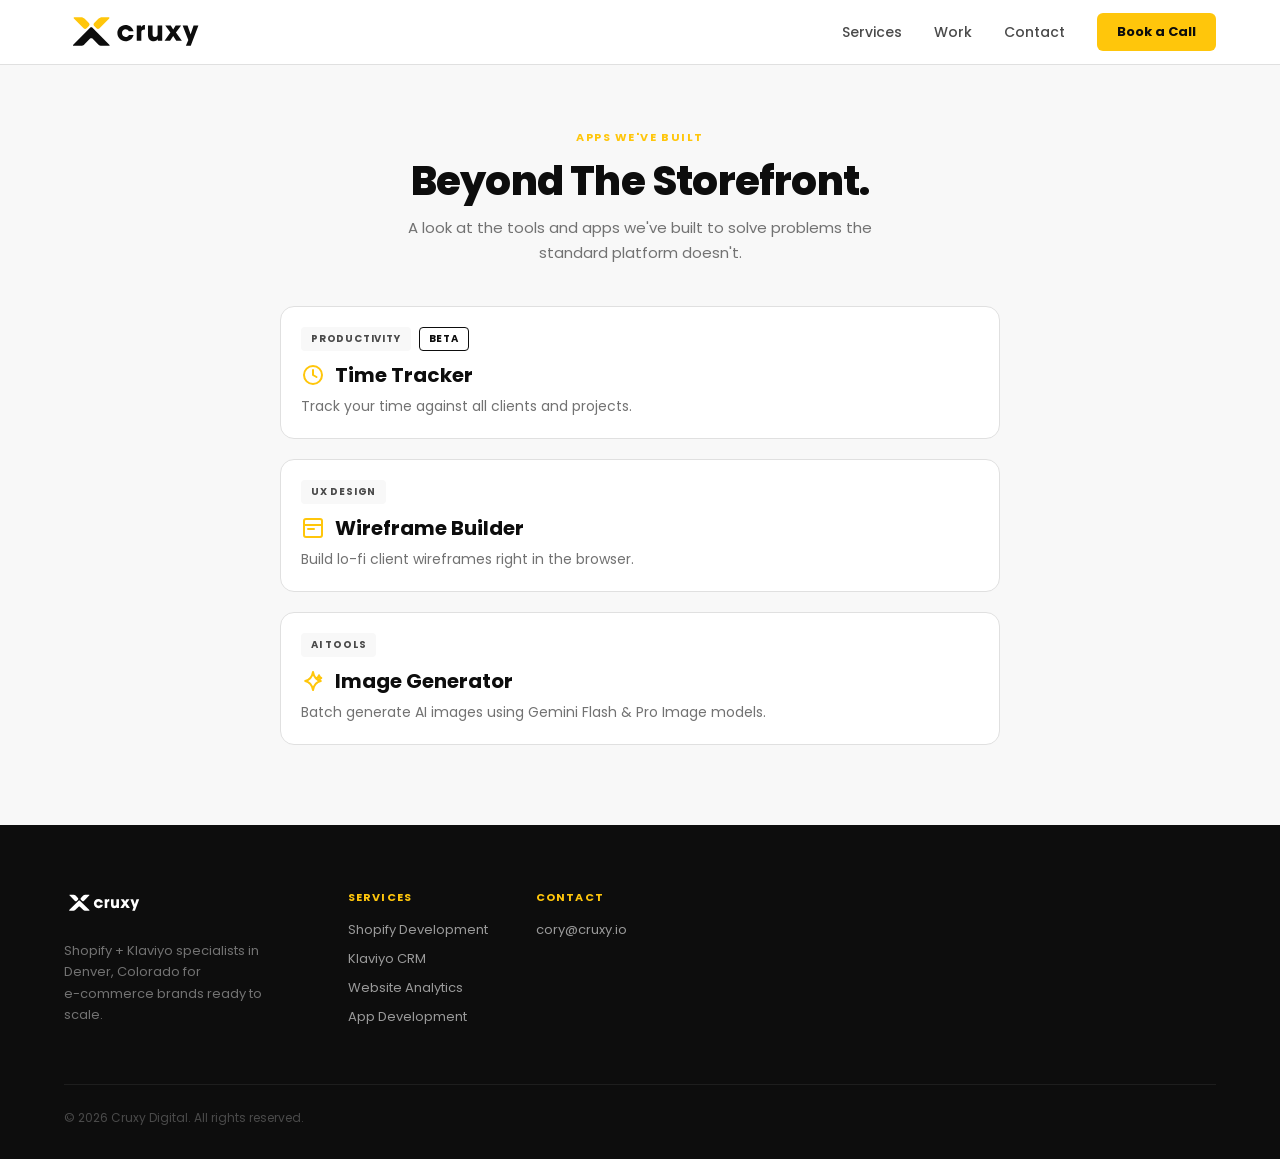
==== apps.html @ 47046129 "Initial import: clone of cruxy-website Starting point for the standalone agency site (to be rebrande" ====
<!DOCTYPE html>
<html lang="en">
<head>
<meta charset="utf-8">
<meta name="viewport" content="width=device-width, initial-scale=1">
<title>Apps We've Built | Cruxy</title>
<meta name="description" content="A look at the tools and apps Cruxy has built to solve problems the standard platform doesn't.">
<link rel="icon" type="image/svg+xml" href="images/cruxy-mark.svg">
<link rel="stylesheet" href="css/style.css">

<!-- Google tag (gtag.js) -->
<script async src="https://www.googletagmanager.com/gtag/js?id=G-J4MCFCNGBB"></script>
<script>
  window.dataLayer = window.dataLayer || [];
  function gtag(){dataLayer.push(arguments);}
  gtag('js', new Date());
  gtag('config', 'G-J4MCFCNGBB');
</script>
</head>
<body>

<header class="site-header">
  <div class="wrap">
    <a href="index.html#home" class="logo-link">
      <img src="images/cruxy-logo.svg" alt="Cruxy">
    </a>
    <nav class="main-nav">
      <a href="index.html#services" class="nav-link">Services</a>
      <a href="index.html#work" class="nav-link">Work</a>
      <a href="index.html#contact" class="nav-link">Contact</a>
      <a href="mailto:cory@cruxy.io" class="btn-book">Book a Call</a>
    </nav>
  </div>
</header>

<section id="apps-hero">
  <div class="wrap">
    <div class="section-head">
      <div class="section-eyebrow">Apps We've Built</div>
      <h1>Beyond The Storefront.</h1>
      <p class="lead">A look at the tools and apps we've built to solve problems the standard platform doesn't.</p>
    </div>
  </div>
</section>

<section id="apps-list">
  <div class="wrap">
    <div class="app-grid">

      <a href="https://get.cruxy.io" target="_blank" rel="noopener" class="app-card">
        <div class="app-card-icon">
          <img class="icon-full" src="data:image/svg+xml,%3Csvg xmlns='http://www.w3.org/2000/svg' viewBox='0 0 140 140'%3E%3Crect width='140' height='140' fill='%230D0D0D'/%3E%3Ccircle cx='70' cy='70' r='34' fill='none' stroke='%23FFC60B' stroke-width='6'/%3E%3Cpath d='M70 52v20l14 10' fill='none' stroke='%23FFC60B' stroke-width='6' stroke-linecap='round' stroke-linejoin='round'/%3E%3C/svg%3E" alt="Time Tracker" />
        </div>
        <div class="app-card-body">
          <div class="app-card-badges">
            <span class="badge">Productivity</span>
            <span class="badge badge-outline">Beta</span>
          </div>
          <div class="app-card-title-row">
            <svg class="icon-mobile" width="24" height="24" viewBox="0 0 24 24" fill="none" stroke="#FFC60B" stroke-width="2" stroke-linecap="round" stroke-linejoin="round" aria-hidden="true"><circle cx="12" cy="12" r="9"/><path d="M12 7v5l3.5 2"/></svg>
            <h3>Time Tracker</h3>
          </div>
          <p>Track your time against all clients and projects.</p>
        </div>
      </a>

      <a href="https://preview.cruxy.io/wireframe-builder.html" target="_blank" rel="noopener" class="app-card">
        <div class="app-card-icon">
          <img class="icon-full" src="data:image/svg+xml,%3Csvg xmlns='http://www.w3.org/2000/svg' viewBox='0 0 140 140'%3E%3Crect width='140' height='140' fill='%230D0D0D'/%3E%3Crect x='38' y='38' width='64' height='64' rx='4' fill='none' stroke='%23FFC60B' stroke-width='6'/%3E%3Cline x1='38' y1='58' x2='102' y2='58' stroke='%23FFC60B' stroke-width='6'/%3E%3Cline x1='38' y1='78' x2='72' y2='78' stroke='%23FFC60B' stroke-width='6' stroke-linecap='round'/%3E%3C/svg%3E" alt="Wireframe Builder" />
        </div>
        <div class="app-card-body">
          <div class="app-card-badges">
            <span class="badge">UX Design</span>
          </div>
          <div class="app-card-title-row">
            <svg class="icon-mobile" width="24" height="24" viewBox="0 0 24 24" fill="none" stroke="#FFC60B" stroke-width="2" stroke-linecap="round" stroke-linejoin="round" aria-hidden="true"><rect x="3" y="3" width="18" height="18" rx="2"/><line x1="3" y1="9" x2="21" y2="9"/><line x1="7" y1="13" x2="13" y2="13"/></svg>
            <h3>Wireframe Builder</h3>
          </div>
          <p>Build lo-fi client wireframes right in the browser.</p>
        </div>
      </a>

      <a href="https://cruxy-image-generator.ai.studio/" target="_blank" rel="noopener" class="app-card">
        <div class="app-card-icon">
          <img class="icon-full" src="data:image/svg+xml,%3Csvg xmlns='http://www.w3.org/2000/svg' viewBox='0 0 140 140'%3E%3Crect width='140' height='140' fill='%230D0D0D'/%3E%3Cpath d='M70 17 Q78 62 116 70 Q78 78 70 123 Q62 78 24 70 Q62 62 70 17 Z' fill='none' stroke='%23FFC60B' stroke-width='6' stroke-linejoin='round'/%3E%3Cpath d='M105 36 Q108 50 118 53 Q108 55 105 69 Q102 55 92 53 Q102 50 105 36 Z' fill='none' stroke='%23FFC60B' stroke-width='6' stroke-linejoin='round'/%3E%3C/svg%3E" alt="Image Generator" />
        </div>
        <div class="app-card-body">
          <div class="app-card-badges">
            <span class="badge">AI Tools</span>
          </div>
          <div class="app-card-title-row">
            <svg class="icon-mobile" width="24" height="24" viewBox="0 0 24 24" fill="none" stroke="#FFC60B" stroke-width="2" stroke-linecap="round" stroke-linejoin="round" aria-hidden="true"><path d="M12 2.9 Q13.3 10.7 19.8 12 Q13.3 13.3 12 21.1 Q10.7 13.3 4.2 12 Q10.7 10.7 12 2.9 Z"/><path d="M18 6.2 Q18.5 8.5 20.3 9 Q18.5 9.5 18 11.8 Q17.5 9.5 15.7 9 Q17.5 8.5 18 6.2 Z"/></svg>
            <h3>Image Generator</h3>
          </div>
          <p>Batch generate AI images using Gemini Flash &amp; Pro Image models.</p>
        </div>
      </a>

    </div>
  </div>
</section>

<footer class="site-footer">
  <div class="wrap">
    <div class="footer-top">
      <div class="footer-about">
        <img src="images/cruxy-logo.svg" alt="Cruxy">
        <p>Shopify + Klaviyo specialists in Denver, Colorado for<br>e-commerce brands ready to scale.</p>
      </div>
      <div class="footer-cols">
        <div class="footer-col">
          <div class="footer-col-title">Services</div>
          <a href="index.html#services">Shopify Development</a>
          <a href="index.html#services">Klaviyo CRM</a>
          <a href="index.html#services">Website Analytics</a>
          <a href="apps.html">App Development</a>
        </div>
        <div class="footer-col">
          <div class="footer-col-title">Contact</div>
          <a href="mailto:cory@cruxy.io">cory@cruxy.io</a>
        </div>
      </div>
    </div>
    <div class="footer-bottom">
      <span>© <span id="year"></span> Cruxy Digital. All rights reserved.</span>
    </div>
  </div>
</footer>

<script src="js/site.js"></script>
</body>
</html>
---- css/style.css ----
/* ============================================
   Cruxy — one-page landing site
   ============================================ */

@font-face { font-family:'Poppins'; font-style:normal; font-weight:400; font-display:swap; src:url("../fonts/poppins-400-devanagari.woff2") format('woff2'); unicode-range: U+0900-097F, U+1CD0-1CF9, U+200C-200D, U+20A8, U+20B9, U+20F0, U+25CC, U+A830-A839, U+A8E0-A8FF, U+11B00-11B09; }
@font-face { font-family:'Poppins'; font-style:normal; font-weight:400; font-display:swap; src:url("../fonts/poppins-400-latin-ext.woff2") format('woff2'); unicode-range: U+0100-02BA, U+02BD-02C5, U+02C7-02CC, U+02CE-02D7, U+02DD-02FF, U+0304, U+0308, U+0329, U+1D00-1DBF, U+1E00-1E9F, U+1EF2-1EFF, U+2020, U+20A0-20AB, U+20AD-20C0, U+2113, U+2C60-2C7F, U+A720-A7FF; }
@font-face { font-family:'Poppins'; font-style:normal; font-weight:400; font-display:swap; src:url("../fonts/poppins-400-latin.woff2") format('woff2'); unicode-range: U+0000-00FF, U+0131, U+0152-0153, U+02BB-02BC, U+02C6, U+02DA, U+02DC, U+0304, U+0308, U+0329, U+2000-206F, U+20AC, U+2122, U+2191, U+2193, U+2212, U+2215, U+FEFF, U+FFFD; }

@font-face { font-family:'Poppins'; font-style:normal; font-weight:500; font-display:swap; src:url("../fonts/poppins-500-devanagari.woff2") format('woff2'); unicode-range: U+0900-097F, U+1CD0-1CF9, U+200C-200D, U+20A8, U+20B9, U+20F0, U+25CC, U+A830-A839, U+A8E0-A8FF, U+11B00-11B09; }
@font-face { font-family:'Poppins'; font-style:normal; font-weight:500; font-display:swap; src:url("../fonts/poppins-500-latin-ext.woff2") format('woff2'); unicode-range: U+0100-02BA, U+02BD-02C5, U+02C7-02CC, U+02CE-02D7, U+02DD-02FF, U+0304, U+0308, U+0329, U+1D00-1DBF, U+1E00-1E9F, U+1EF2-1EFF, U+2020, U+20A0-20AB, U+20AD-20C0, U+2113, U+2C60-2C7F, U+A720-A7FF; }
@font-face { font-family:'Poppins'; font-style:normal; font-weight:500; font-display:swap; src:url("../fonts/poppins-500-latin.woff2") format('woff2'); unicode-range: U+0000-00FF, U+0131, U+0152-0153, U+02BB-02BC, U+02C6, U+02DA, U+02DC, U+0304, U+0308, U+0329, U+2000-206F, U+20AC, U+2122, U+2191, U+2193, U+2212, U+2215, U+FEFF, U+FFFD; }

@font-face { font-family:'Poppins'; font-style:normal; font-weight:600; font-display:swap; src:url("../fonts/poppins-600-devanagari.woff2") format('woff2'); unicode-range: U+0900-097F, U+1CD0-1CF9, U+200C-200D, U+20A8, U+20B9, U+20F0, U+25CC, U+A830-A839, U+A8E0-A8FF, U+11B00-11B09; }
@font-face { font-family:'Poppins'; font-style:normal; font-weight:600; font-display:swap; src:url("../fonts/poppins-600-latin-ext.woff2") format('woff2'); unicode-range: U+0100-02BA, U+02BD-02C5, U+02C7-02CC, U+02CE-02D7, U+02DD-02FF, U+0304, U+0308, U+0329, U+1D00-1DBF, U+1E00-1E9F, U+1EF2-1EFF, U+2020, U+20A0-20AB, U+20AD-20C0, U+2113, U+2C60-2C7F, U+A720-A7FF; }
@font-face { font-family:'Poppins'; font-style:normal; font-weight:600; font-display:swap; src:url("../fonts/poppins-600-latin.woff2") format('woff2'); unicode-range: U+0000-00FF, U+0131, U+0152-0153, U+02BB-02BC, U+02C6, U+02DA, U+02DC, U+0304, U+0308, U+0329, U+2000-206F, U+20AC, U+2122, U+2191, U+2193, U+2212, U+2215, U+FEFF, U+FFFD; }

@font-face { font-family:'Poppins'; font-style:normal; font-weight:700; font-display:swap; src:url("../fonts/poppins-700-devanagari.woff2") format('woff2'); unicode-range: U+0900-097F, U+1CD0-1CF9, U+200C-200D, U+20A8, U+20B9, U+20F0, U+25CC, U+A830-A839, U+A8E0-A8FF, U+11B00-11B09; }
@font-face { font-family:'Poppins'; font-style:normal; font-weight:700; font-display:swap; src:url("../fonts/poppins-700-latin-ext.woff2") format('woff2'); unicode-range: U+0100-02BA, U+02BD-02C5, U+02C7-02CC, U+02CE-02D7, U+02DD-02FF, U+0304, U+0308, U+0329, U+1D00-1DBF, U+1E00-1E9F, U+1EF2-1EFF, U+2020, U+20A0-20AB, U+20AD-20C0, U+2113, U+2C60-2C7F, U+A720-A7FF; }
@font-face { font-family:'Poppins'; font-style:normal; font-weight:700; font-display:swap; src:url("../fonts/poppins-700-latin.woff2") format('woff2'); unicode-range: U+0000-00FF, U+0131, U+0152-0153, U+02BB-02BC, U+02C6, U+02DA, U+02DC, U+0304, U+0308, U+0329, U+2000-206F, U+20AC, U+2122, U+2191, U+2193, U+2212, U+2215, U+FEFF, U+FFFD; }

@font-face { font-family:'Poppins'; font-style:normal; font-weight:800; font-display:swap; src:url("../fonts/poppins-800-devanagari.woff2") format('woff2'); unicode-range: U+0900-097F, U+1CD0-1CF9, U+200C-200D, U+20A8, U+20B9, U+20F0, U+25CC, U+A830-A839, U+A8E0-A8FF, U+11B00-11B09; }
@font-face { font-family:'Poppins'; font-style:normal; font-weight:800; font-display:swap; src:url("../fonts/poppins-800-latin-ext.woff2") format('woff2'); unicode-range: U+0100-02BA, U+02BD-02C5, U+02C7-02CC, U+02CE-02D7, U+02DD-02FF, U+0304, U+0308, U+0329, U+1D00-1DBF, U+1E00-1E9F, U+1EF2-1EFF, U+2020, U+20A0-20AB, U+20AD-20C0, U+2113, U+2C60-2C7F, U+A720-A7FF; }
@font-face { font-family:'Poppins'; font-style:normal; font-weight:800; font-display:swap; src:url("../fonts/poppins-800-latin.woff2") format('woff2'); unicode-range: U+0000-00FF, U+0131, U+0152-0153, U+02BB-02BC, U+02C6, U+02DA, U+02DC, U+0304, U+0308, U+0329, U+2000-206F, U+20AC, U+2122, U+2191, U+2193, U+2212, U+2215, U+FEFF, U+FFFD; }

@font-face { font-family:'Poppins'; font-style:normal; font-weight:900; font-display:swap; src:url("../fonts/poppins-900-devanagari.woff2") format('woff2'); unicode-range: U+0900-097F, U+1CD0-1CF9, U+200C-200D, U+20A8, U+20B9, U+20F0, U+25CC, U+A830-A839, U+A8E0-A8FF, U+11B00-11B09; }
@font-face { font-family:'Poppins'; font-style:normal; font-weight:900; font-display:swap; src:url("../fonts/poppins-900-latin-ext.woff2") format('woff2'); unicode-range: U+0100-02BA, U+02BD-02C5, U+02C7-02CC, U+02CE-02D7, U+02DD-02FF, U+0304, U+0308, U+0329, U+1D00-1DBF, U+1E00-1E9F, U+1EF2-1EFF, U+2020, U+20A0-20AB, U+20AD-20C0, U+2113, U+2C60-2C7F, U+A720-A7FF; }
@font-face { font-family:'Poppins'; font-style:normal; font-weight:900; font-display:swap; src:url("../fonts/poppins-900-latin.woff2") format('woff2'); unicode-range: U+0000-00FF, U+0131, U+0152-0153, U+02BB-02BC, U+02C6, U+02DA, U+02DC, U+0304, U+0308, U+0329, U+2000-206F, U+20AC, U+2122, U+2191, U+2193, U+2212, U+2215, U+FEFF, U+FFFD; }

* { box-sizing: border-box; }
body { margin: 0; font-family: 'Poppins', sans-serif; -webkit-font-smoothing: antialiased; color: #0D0D0D; background: #F8F8F8; overflow-x: clip; min-height: 100vh; display: flex; flex-direction: column; }
.site-footer { margin-top: auto; }
a { color: #FFC60B; }
a:hover { color: #D9A500; }
html { scroll-behavior: smooth; overflow-x: clip; -webkit-text-size-adjust: 100%; text-size-adjust: 100%; }

.wrap { max-width: 1200px; margin: 0 auto; padding: 0 24px; }

/* ---------- Header ---------- */
header.site-header {
  background: #fff;
  border-bottom: 1px solid #E0E0E0;
  position: sticky;
  top: 0;
  z-index: 100;
  transition: box-shadow 0.2s ease;
}
header.site-header.is-scrolled {
  box-shadow: 0 2px 12px rgba(0,0,0,0.06);
}
/* Each section's own top padding differs, so scroll-margin-top is sized
   per-section to land at the same visual gap below the sticky header. */
#services, #about, #contact {
  scroll-margin-top: 16px;
}
#work {
  scroll-margin-top: 96px;
}
header.site-header .wrap {
  height: 64px;
  display: flex;
  align-items: center;
  justify-content: space-between;
}
.logo-link { display: flex; align-items: center; text-decoration: none; }
.logo-link img { height: 50px; width: auto; }
.main-nav { display: flex; align-items: center; gap: 32px; }
.main-nav a.nav-link { color: #4A4A4A; text-decoration: none; font-size: 14px; font-weight: 500; }
.btn-book { background: #FFC60B; color: #0D0D0D; padding: 9px 20px; border-radius: 6px; font-size: 13px; font-weight: 700; text-decoration: none; }

/* ---------- Hero ---------- */
#home {
  position: relative;
  overflow: hidden;
  background: #0D0D0D;
}
#home .wrap {
  padding: 96px 24px;
  display: flex;
  align-items: center;
  gap: 64px;
  flex-wrap: wrap;
}
.hero-copy { flex: 1; min-width: 280px; }
.hero-eyebrow { font-size: 11px; font-weight: 700; letter-spacing: 0.14em; text-transform: uppercase; color: #FFC60B; margin-bottom: 20px; }
.hero-copy h1 { font-size: clamp(2.5rem, 5vw, 3.5rem); font-weight: 700; line-height: 1.1; letter-spacing: -0.025em; color: #fff; margin: 0 0 20px; }
.hero-copy h1 .accent { color: #FFC60B; }
.hero-lead { font-size: 18px; color: #9A9A9A; line-height: 1.65; margin: 0 0 36px; max-width: 480px; }
.hero-cta-row { display: flex; gap: 16px; align-items: center; flex-wrap: wrap; }
.btn-primary { background: #FFC60B; color: #0D0D0D; padding: 13px 28px; border-radius: 6px; font-size: 15px; font-weight: 700; text-decoration: none; }
.hero-secondary-link { color: #fff; font-size: 15px; font-weight: 500; text-decoration: none; }
#hero-img-wrap { flex-shrink: 0; margin-left: 50px; width: 480px; max-width: 42vw; }
#hero-img-wrap img { width: 100%; aspect-ratio: 1/1; object-fit: cover; display: block; border-radius: 16px; }
@media (max-width: 640px) {
  #hero-img-wrap { display: none; }
  .work-grid { grid-template-columns: 1fr !important; }
  #home .wrap { padding: 56px 24px; }
  #services .wrap { padding: 0; }
  #about .wrap { padding: 0; }
  .about-grid { flex-direction: column; gap: 28px; }
  .about-photo { width: 100%; }
  .about-photo img { aspect-ratio: 4/3; }
}

/* ---------- Mobile header/nav ---------- */
@media (max-width: 640px) {
  header.site-header .wrap { padding: 0 16px; }
  .logo-link img { height: 36px; }
  .main-nav { gap: 18px; }
  .main-nav a.nav-link { font-size: 13px; }
  .btn-book { display: none; }
}

/* ---------- Services ---------- */
#services { background: #F8F8F8; padding: 80px 24px; }
.section-head { text-align: center; margin-bottom: 48px; }
.section-eyebrow { font-size: 11px; font-weight: 700; letter-spacing: 0.14em; text-transform: uppercase; color: #FFC60B; margin-bottom: 12px; }
.section-head h2 { font-size: 2.25rem; font-weight: 800; line-height: 1.15; letter-spacing: -0.02em; color: #0D0D0D; margin: 0; }
.service-grid { display: grid; grid-template-columns: repeat(auto-fit, minmax(260px, 1fr)); gap: 24px; max-width: 1200px; margin: 0 auto; }
.service-card { background: #fff; border-radius: 10px; padding: 28px 28px 32px; border: 1px solid #E0E0E0; }
.service-card img.service-logo { height: 28px; width: auto; margin-bottom: 16px; display: block; }
.service-logo-row { display: flex; align-items: center; gap: 10px; height: 28px; margin-bottom: 16px; }
.service-logo-row img { height: 24px; width: 24px; display: block; }
.ga-label { font-size: 17px; font-weight: 700; color: #0D0D0D; white-space: nowrap; }
.service-card h3 { font-size: 18px; font-weight: 700; color: #0D0D0D; margin: 0 0 10px; line-height: 1.3; }
.service-card p { font-size: 14px; color: #727272; line-height: 1.6; margin: 0 0 18px; }
.service-card ul { list-style: none; margin: 0; padding: 0; }
.service-card li { font-size: 13px; color: #4A4A4A; line-height: 1.6; display: flex; align-items: center; gap: 10px; margin-bottom: 6px; }
.service-card li::before { content: ''; width: 6px; height: 6px; border-radius: 50%; background: #FFC60B; flex-shrink: 0; }

/* ---------- CTA banner ---------- */
.cta-banner { background: #FFC60B; padding: 64px 24px; text-align: center; }
.cta-banner .wrap { max-width: 640px; }
.cta-eyebrow { font-size: 11px; font-weight: 700; letter-spacing: 0.14em; text-transform: uppercase; color: #0D0D0D; margin-bottom: 14px; opacity: 0.6; }
.cta-banner h2 { font-size: 2rem; font-weight: 900; color: #0D0D0D; margin: 0 0 16px; letter-spacing: -0.02em; line-height: 1.15; }
.cta-banner p { font-size: 15px; color: #4A4A4A; margin: 0 0 28px; line-height: 1.65; }
.btn-dark { background: #0D0D0D; color: #fff; padding: 13px 32px; border-radius: 6px; font-size: 15px; font-weight: 700; text-decoration: none; display: inline-block; }

/* ---------- About ---------- */
#about { background: #fff; padding: 80px 24px; }
.about-grid { display: flex; align-items: center; gap: 56px; flex-wrap: wrap; }
.about-photo { flex-shrink: 0; width: 400px; max-width: 100%; }
.about-photo img { width: 100%; aspect-ratio: 4/5; object-fit: cover; border-radius: 8px; display: block; }
.about-copy { flex: 1; min-width: 280px; }
.about-copy .section-eyebrow { margin-bottom: 14px; }
.about-copy h2 { font-size: 2.25rem; font-weight: 800; line-height: 1.15; letter-spacing: -0.02em; color: #0D0D0D; margin: 0 0 20px; }
.about-copy .lead { font-size: 15px; color: #4A4A4A; line-height: 1.7; margin: 0 0 28px; max-width: 560px; }
.about-stats { display: flex; gap: 40px; flex-wrap: wrap; }
.about-stat-num { font-size: 28px; font-weight: 800; color: #0D0D0D; }
.about-stat-label { font-size: 13px; color: #727272; }

/* ---------- Apps page ---------- */
/* Same layout at every width, by design (no separate desktop treatment) */
#apps-hero { background: #F8F8F8; padding: 64px 24px 40px; }
#apps-hero .wrap { padding: 0; }
#apps-hero .section-head { text-align: center; margin-bottom: 0; }
#apps-hero h1 { font-size: 2.5rem; font-weight: 800; line-height: 1.15; letter-spacing: -0.02em; color: #0D0D0D; margin: 0 0 12px; }
#apps-hero .lead { font-size: 15px; color: #727272; max-width: 520px; margin: 0 auto; line-height: 1.65; }
#apps-list { background: #F8F8F8; padding: 0 24px 80px; }
#apps-list .wrap { max-width: 720px; padding: 0; }
.app-grid { display: flex; flex-direction: column; gap: 20px; }
.app-card { background: #fff; border-radius: 14px; overflow: hidden; border: 1px solid #E0E0E0; display: flex; flex-direction: column; text-decoration: none; color: inherit; }
.app-card-icon { display: none; }
.app-card-title-row { display: flex; align-items: center; gap: 10px; margin-bottom: 8px; }
.app-card-title-row svg.icon-mobile { display: block; width: 24px; height: 24px; flex-shrink: 0; }
.app-card-body { padding: 20px; }
.app-card-badges { display: flex; gap: 8px; margin-bottom: 12px; flex-wrap: wrap; }
.app-card-body h3 { font-size: 20px; font-weight: 700; color: #0D0D0D; margin: 0 0 8px; }
.app-card-title-row h3 { line-height: 1; margin: 0; }
.app-card-body p { font-size: 14px; color: #727272; line-height: 1.65; margin: 0; }
.badge { display: inline-block; background: #F8F8F8; color: #4A4A4A; font-size: 10px; font-weight: 700; letter-spacing: 0.08em; text-transform: uppercase; padding: 4px 10px; border-radius: 4px; }
.badge-outline { background: transparent; border: 1px solid #0D0D0D; color: #0D0D0D; padding: 3px 9px; }

/* ---------- Contact ---------- */
#contact { background: #F8F8F8; padding: 80px 24px; }
#contact .wrap { max-width: 720px; }
#contact .section-head { text-align: left; margin-bottom: 10px; }
#contact .section-eyebrow { margin-bottom: 14px; }
#contact h2 { font-size: 2.25rem; font-weight: 800; letter-spacing: -0.02em; margin: 0 0 10px; }
#contact .lead { font-size: 15px; color: #727272; margin: 0 0 40px; line-height: 1.65; }

.form-panel, .success-panel { background: #fff; border-radius: 12px; border: 1px solid #E0E0E0; }
.form-panel { padding: 36px; }
.success-panel { padding: 48px; text-align: center; display: none; }
.success-panel.visible { display: block; }
.form-panel.hidden { display: none; }
.success-check { font-size: 40px; margin-bottom: 16px; color: #FFC60B; }
.success-title { font-size: 20px; font-weight: 700; margin-bottom: 8px; }

.form-grid { display: grid; grid-template-columns: 1fr 1fr; gap: 20px 24px; }
.field { display: flex; flex-direction: column; gap: 6px; }
.field.full { grid-column: 1 / -1; }
.field label { font-size: 12px; font-weight: 600; color: #0D0D0D; }
.field input, .field textarea {
  width: 100%;
  padding: 10px 14px;
  border: 1.5px solid #E0E0E0;
  border-radius: 6px;
  font-family: inherit;
  font-size: 14px;
  color: #0D0D0D;
  background: #fff;
  outline: none;
}
.field textarea { resize: vertical; }
.form-actions { margin-top: 24px; }
.btn-submit {
  background: #FFC60B;
  color: #0D0D0D;
  padding: 13px 32px;
  border-radius: 6px;
  font-size: 15px;
  font-weight: 700;
  border: none;
  cursor: pointer;
  font-family: inherit;
}
.btn-submit:disabled { opacity: 0.6; cursor: default; }
.form-error { margin-top: 12px; font-size: 13px; color: #C0392B; display: none; }
.hp-field {
  position: absolute;
  width: 1px;
  height: 1px;
  padding: 0;
  margin: -1px;
  overflow: hidden;
  clip: rect(0, 0, 0, 0);
  white-space: nowrap;
  border: 0;
}
.form-error.visible { display: block; }

/* ---------- Footer ---------- */
footer.site-footer { background: #0D0D0D; color: #fff; padding: 64px 24px 32px; }
.footer-top { display: flex; gap: 64px; margin-bottom: 48px; flex-wrap: wrap; }
.footer-about { width: 220px; flex-shrink: 0; }
.footer-about img { height: 28px; filter: brightness(0) invert(1); margin-bottom: 16px; }
.footer-about p { font-size: 13px; color: #727272; line-height: 1.65; margin: 0; }
.footer-cols { display: flex; gap: 48px; flex: 1; flex-wrap: wrap; }
.footer-col-title { font-size: 11px; font-weight: 700; letter-spacing: 0.1em; text-transform: uppercase; color: #FFC60B; margin-bottom: 14px; }
.footer-col a { display: block; font-size: 13px; color: #9A9A9A; text-decoration: none; margin-bottom: 9px; }
.footer-bottom { border-top: 1px solid #1E1E1E; padding-top: 24px; display: flex; justify-content: space-between; align-items: center; flex-wrap: wrap; gap: 12px; }
.footer-bottom span { font-size: 12px; color: #4A4A4A; }

/* ---------- Mobile contact form ---------- */
@media (max-width: 640px) {
  #contact .wrap { padding: 0; }
  .form-panel { padding: 20px; }
  .form-grid { grid-template-columns: 1fr; gap: 16px; }
  .field input, .field textarea { font-size: 16px; }
}
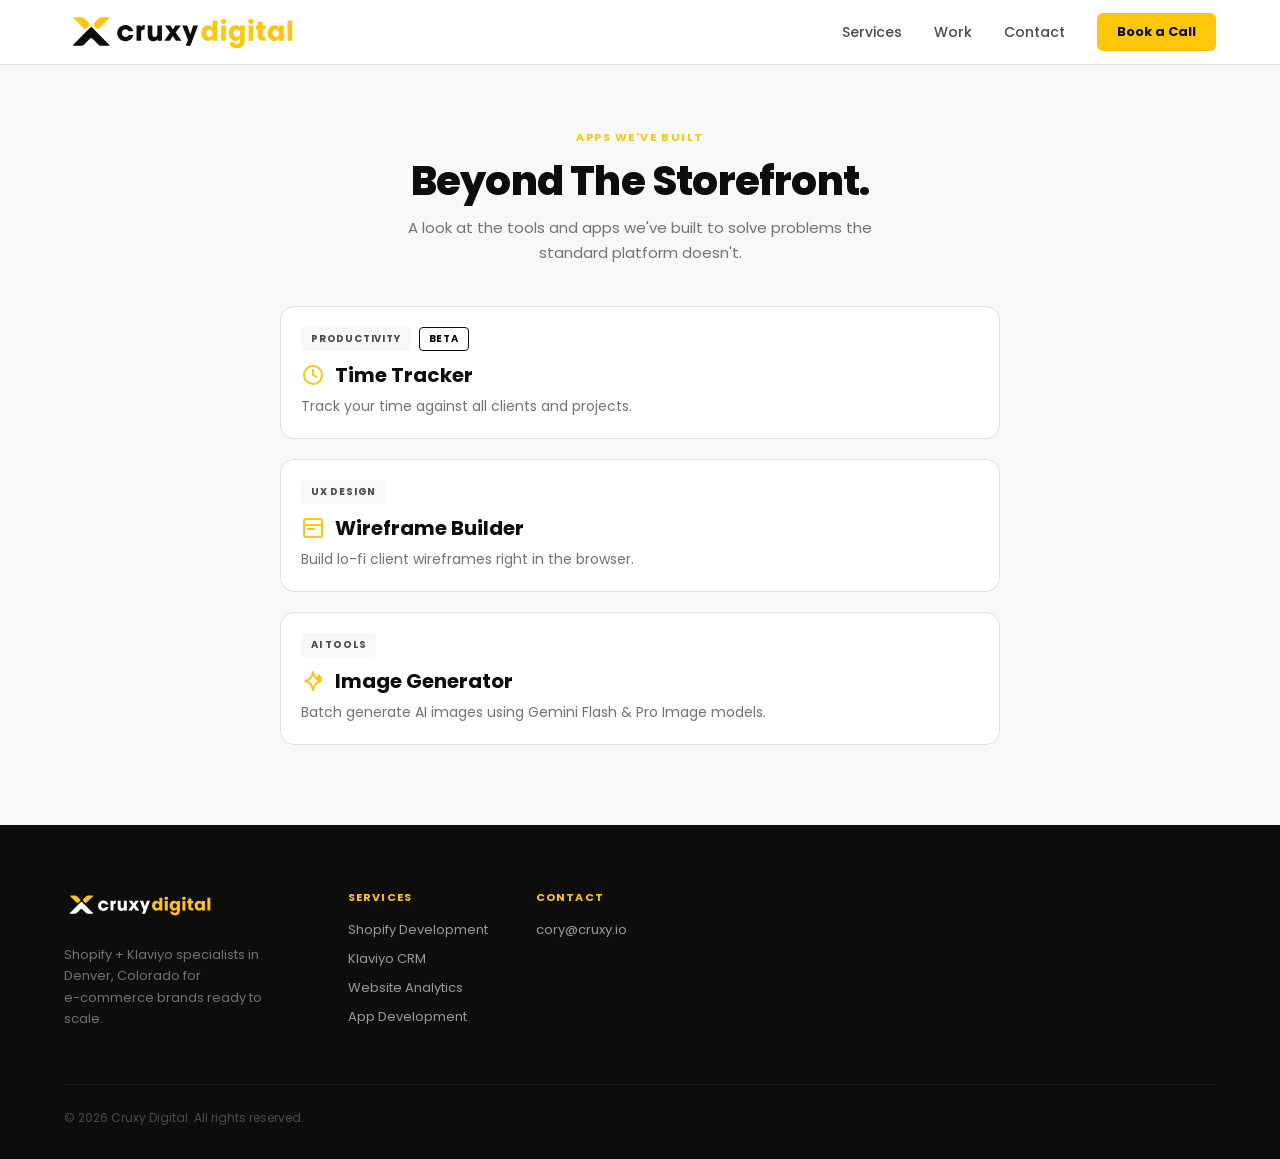
==== commit 517cbcef: "Update header and footer logo to Cruxy Digital wordmark Footer uses a dedicated white-and-yellow log" ====
--- a/apps.html
+++ b/apps.html
@@ -3,26 +3,19 @@
 <head>
 <meta charset="utf-8">
 <meta name="viewport" content="width=device-width, initial-scale=1">
-<title>Apps We've Built | Cruxy</title>
-<meta name="description" content="A look at the tools and apps Cruxy has built to solve problems the standard platform doesn't.">
+<title>Apps We've Built | Cruxy Digital</title>
+<meta name="description" content="A look at the tools and apps Cruxy Digital has built to solve problems the standard platform doesn't.">
+<link rel="canonical" href="https://cruxydigital.com/apps.html">
 <link rel="icon" type="image/svg+xml" href="images/cruxy-mark.svg">
 <link rel="stylesheet" href="css/style.css">
 
-<!-- Google tag (gtag.js) -->
-<script async src="https://www.googletagmanager.com/gtag/js?id=G-J4MCFCNGBB"></script>
-<script>
-  window.dataLayer = window.dataLayer || [];
-  function gtag(){dataLayer.push(arguments);}
-  gtag('js', new Date());
-  gtag('config', 'G-J4MCFCNGBB');
-</script>
 </head>
 <body>
 
 <header class="site-header">
   <div class="wrap">
     <a href="index.html#home" class="logo-link">
-      <img src="images/cruxy-logo.svg" alt="Cruxy">
+      <img src="images/cruxy-logo.svg" alt="Cruxy Digital">
     </a>
     <nav class="main-nav">
       <a href="index.html#services" class="nav-link">Services</a>
@@ -104,7 +97,7 @@
   <div class="wrap">
     <div class="footer-top">
       <div class="footer-about">
-        <img src="images/cruxy-logo.svg" alt="Cruxy">
+        <img src="images/cruxy-logo-white.svg" alt="Cruxy Digital">
         <p>Shopify + Klaviyo specialists in Denver, Colorado for<br>e-commerce brands ready to scale.</p>
       </div>
       <div class="footer-cols">
--- a/css/style.css
+++ b/css/style.css
@@ -233,7 +233,7 @@
 footer.site-footer { background: #0D0D0D; color: #fff; padding: 64px 24px 32px; }
 .footer-top { display: flex; gap: 64px; margin-bottom: 48px; flex-wrap: wrap; }
 .footer-about { width: 220px; flex-shrink: 0; }
-.footer-about img { height: 28px; filter: brightness(0) invert(1); margin-bottom: 16px; }
+.footer-about img { height: 32px; width: auto; margin-bottom: 16px; }
 .footer-about p { font-size: 13px; color: #727272; line-height: 1.65; margin: 0; }
 .footer-cols { display: flex; gap: 48px; flex: 1; flex-wrap: wrap; }
 .footer-col-title { font-size: 11px; font-weight: 700; letter-spacing: 0.1em; text-transform: uppercase; color: #FFC60B; margin-bottom: 14px; }
